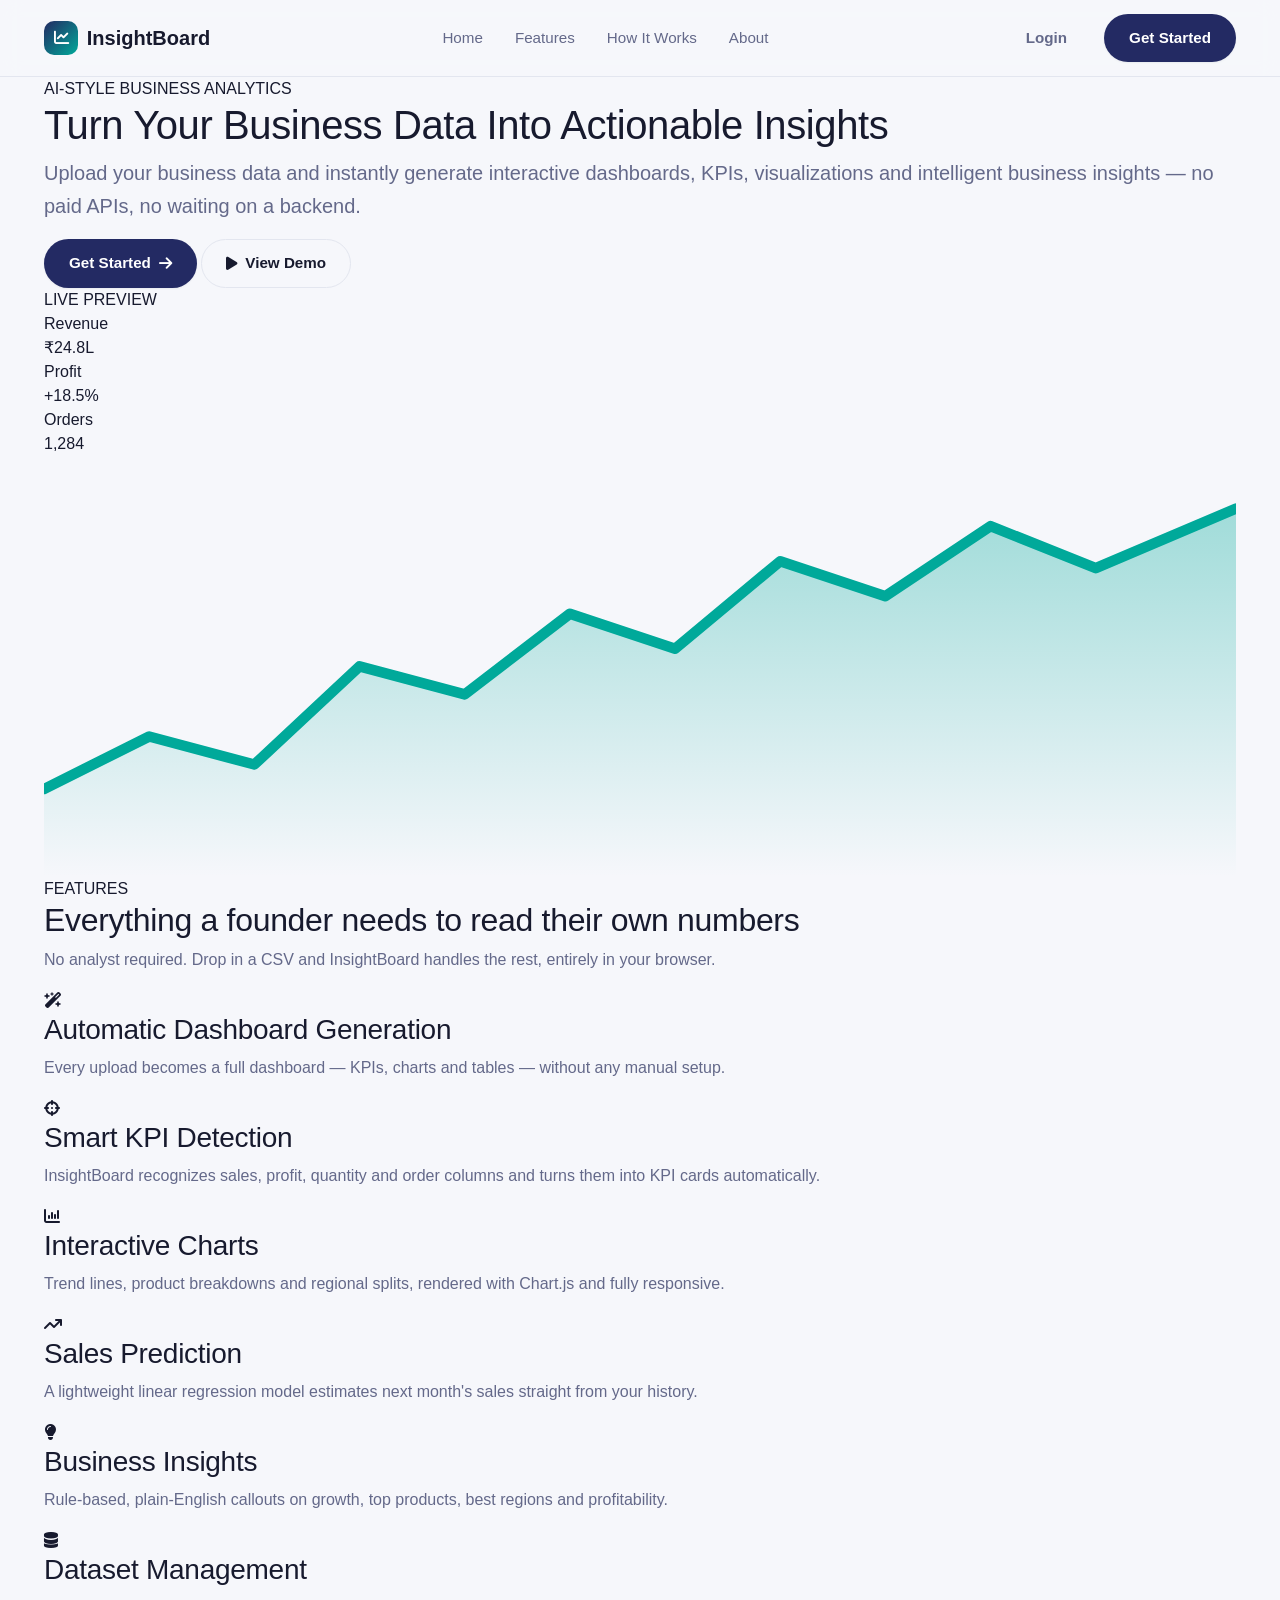
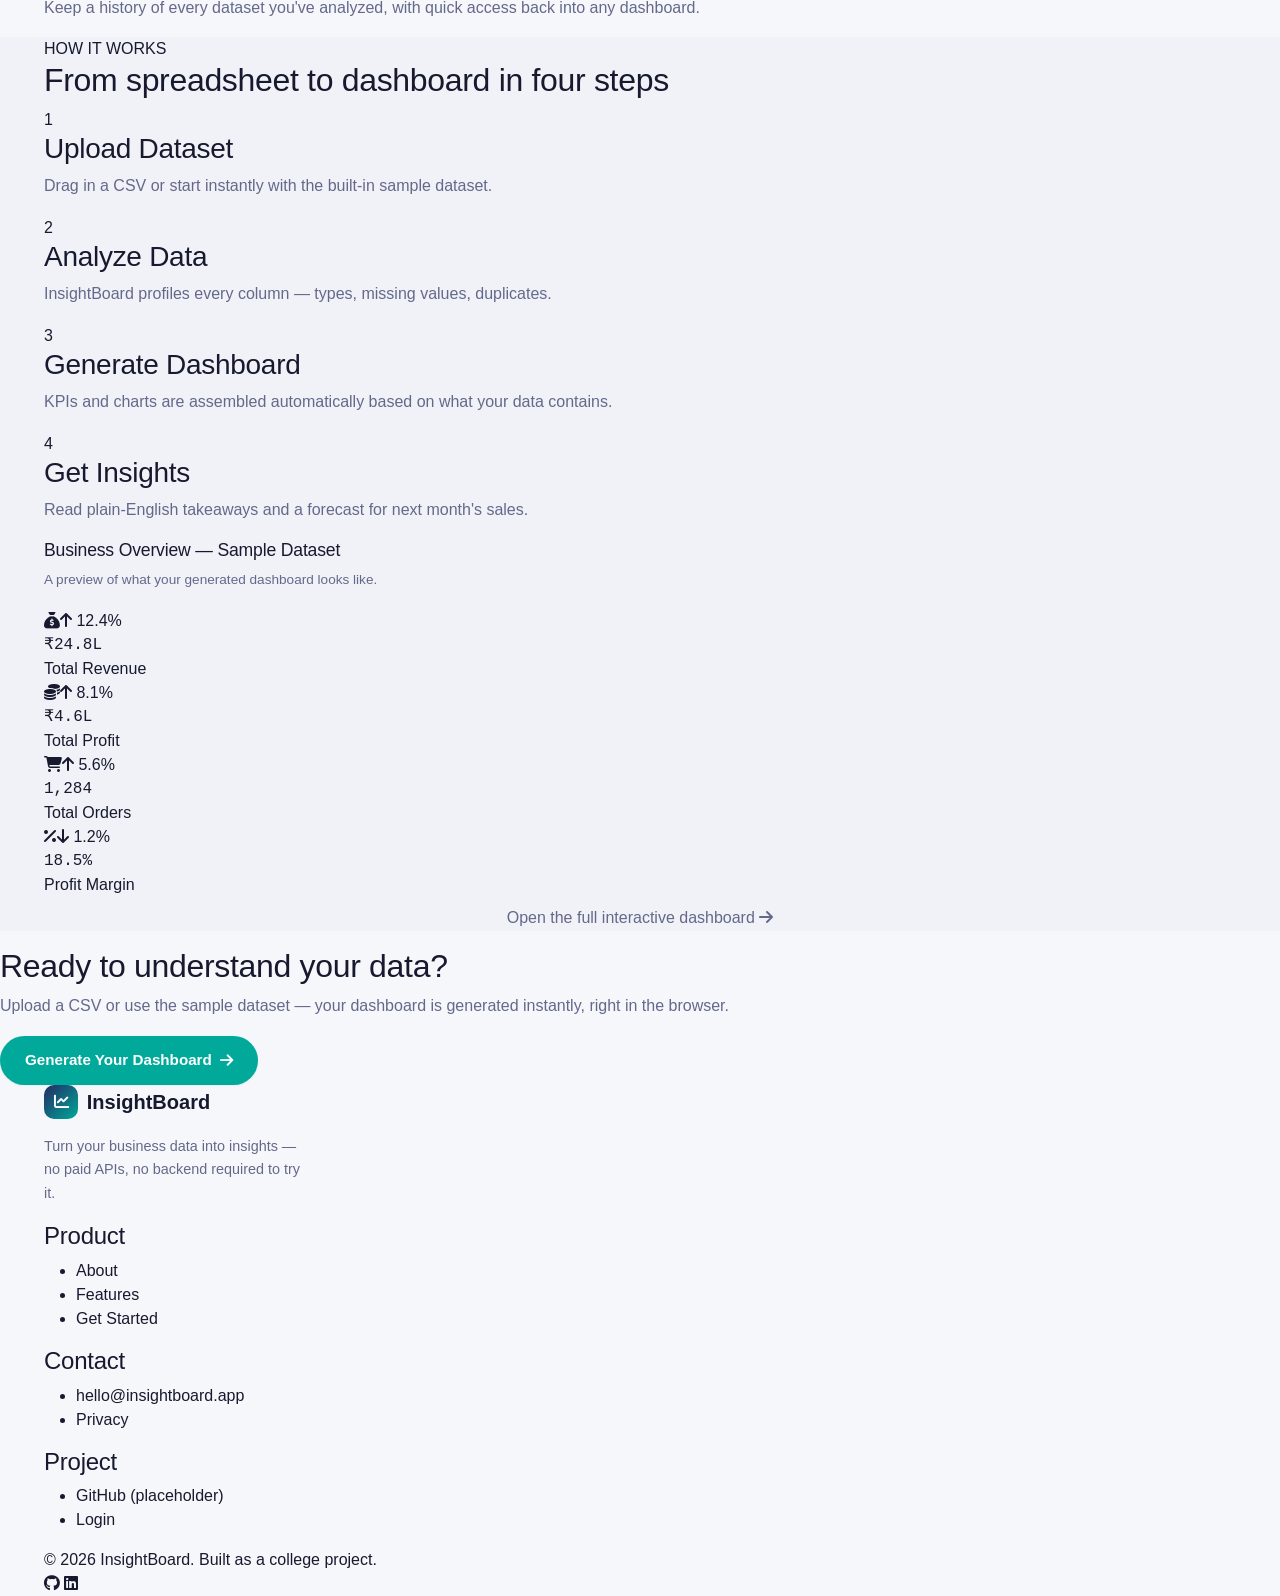
==== frontend/index.html @ eb337382 "Add frontend" ====
<!DOCTYPE html>
<html lang="en">
<head>
<meta charset="UTF-8" />
<meta name="viewport" content="width=device-width, initial-scale=1.0" />
<title>InsightBoard</title>
<meta name="description" content="Upload your business data and instantly generate interactive dashboards, KPIs, visualizations and business insights." />
<link rel="icon" href="data:image/svg+xml,<svg xmlns=%22http://www.w3.org/2000/svg%22 viewBox=%220 0 100 100%22><rect width=%22100%22 height=%22100%22 rx=%2224%22 fill=%22%23232A63%22/><text x=%2250%22 y=%2266%22 font-size=%2255%22 text-anchor=%22middle%22 fill=%22%2300A99A%22 font-family=%22sans-serif%22>I</text></svg>" />
<link rel="stylesheet" href="https://cdn.jsdelivr.net/npm/bootstrap@5.3.3/dist/css/bootstrap.min.css">
<link rel="stylesheet" href="https://cdnjs.cloudflare.com/ajax/libs/font-awesome/6.5.2/css/all.min.css">
<link rel="stylesheet" href="css/style.css">
<link rel="stylesheet" href="css/dashboard.css">
<link rel="stylesheet" href="css/responsive.css">
</head>
<body>

<header class="site-header">
  <div class="container">
    <a href="index.html" class="brand"><span class="brand-mark"><i class="fa-solid fa-chart-line"></i></span>InsightBoard</a>
    <nav class="nav-links" id="navLinks">
      <a href="index.html">Home</a>
      <a href="#features">Features</a>
      <a href="#how-it-works">How It Works</a>
      <a href="#about">About</a>
    </nav>
    <div class="header-actions">
      <a href="login.html" class="btn btn-ghost">Login</a>
      <a href="upload.html" class="btn btn-primary">Get Started</a>
      <button class="nav-toggle" id="navToggle" aria-label="Toggle navigation"><i class="fa-solid fa-bars"></i></button>
    </div>
  </div>
</header>

<section class="hero">
  <div class="container hero-inner">
    <div>
      <span class="eyebrow"><span class="dot"></span>AI-STYLE BUSINESS ANALYTICS</span>
      <h1>Turn Your Business Data Into <span class="accent">Actionable Insights</span></h1>
      <p class="lead">Upload your business data and instantly generate interactive dashboards, KPIs, visualizations and intelligent business insights — no paid APIs, no waiting on a backend.</p>
      <div class="hero-actions">
        <a href="upload.html" class="btn btn-primary">Get Started <i class="fa-solid fa-arrow-right"></i></a>
        <a href="generated-dashboard.html?demo=1" class="btn btn-outline" id="viewDemoBtn"><i class="fa-solid fa-play"></i> View Demo</a>
      </div>
    </div>
    <div class="hero-preview">
      <div class="hero-preview-top">
        <div class="hero-preview-dots"><span></span><span></span><span></span></div>
        <span class="hero-preview-badge">LIVE PREVIEW</span>
      </div>
      <div class="hero-kpi-row">
        <div class="hero-kpi"><div class="label">Revenue</div><div class="value">₹24.8L</div></div>
        <div class="hero-kpi"><div class="label">Profit</div><div class="value up">+18.5%</div></div>
        <div class="hero-kpi"><div class="label">Orders</div><div class="value">1,284</div></div>
      </div>
      <div class="hero-chart-wrap">
        <svg viewBox="0 0 340 120" xmlns="http://www.w3.org/2000/svg">
          <defs>
            <linearGradient id="sparkFill" x1="0" y1="0" x2="0" y2="1">
              <stop offset="0%" stop-color="#00A99A" stop-opacity="0.35"/>
              <stop offset="100%" stop-color="#00A99A" stop-opacity="0"/>
            </linearGradient>
          </defs>
          <polygon class="hero-sparkline-fill" points="0,95 30,80 60,88 90,60 120,68 150,45 180,55 210,30 240,40 270,20 300,32 340,15 340,120 0,120" fill="url(#sparkFill)"/>
          <polyline class="hero-sparkline-path" points="0,95 30,80 60,88 90,60 120,68 150,45 180,55 210,30 240,40 270,20 300,32 340,15" fill="none" stroke="#00A99A" stroke-width="3" stroke-linecap="round" stroke-linejoin="round"/>
        </svg>
      </div>
    </div>
  </div>
</section>

<section id="features">
  <div class="container">
    <div class="section-head">
      <span class="eyebrow"><span class="dot"></span>FEATURES</span>
      <h2>Everything a founder needs to read their own numbers</h2>
      <p>No analyst required. Drop in a CSV and InsightBoard handles the rest, entirely in your browser.</p>
    </div>
    <div class="features-grid">
      <div class="feature-card">
        <div class="feature-icon"><i class="fa-solid fa-wand-magic-sparkles"></i></div>
        <h3>Automatic Dashboard Generation</h3>
        <p>Every upload becomes a full dashboard — KPIs, charts and tables — without any manual setup.</p>
      </div>
      <div class="feature-card">
        <div class="feature-icon"><i class="fa-solid fa-crosshairs"></i></div>
        <h3>Smart KPI Detection</h3>
        <p>InsightBoard recognizes sales, profit, quantity and order columns and turns them into KPI cards automatically.</p>
      </div>
      <div class="feature-card">
        <div class="feature-icon"><i class="fa-solid fa-chart-column"></i></div>
        <h3>Interactive Charts</h3>
        <p>Trend lines, product breakdowns and regional splits, rendered with Chart.js and fully responsive.</p>
      </div>
      <div class="feature-card">
        <div class="feature-icon"><i class="fa-solid fa-arrow-trend-up"></i></div>
        <h3>Sales Prediction</h3>
        <p>A lightweight linear regression model estimates next month's sales straight from your history.</p>
      </div>
      <div class="feature-card">
        <div class="feature-icon"><i class="fa-solid fa-lightbulb"></i></div>
        <h3>Business Insights</h3>
        <p>Rule-based, plain-English callouts on growth, top products, best regions and profitability.</p>
      </div>
      <div class="feature-card">
        <div class="feature-icon"><i class="fa-solid fa-database"></i></div>
        <h3>Dataset Management</h3>
        <p>Keep a history of every dataset you've analyzed, with quick access back into any dashboard.</p>
      </div>
    </div>
  </div>
</section>

<section id="how-it-works" style="background:var(--color-surface-2)">
  <div class="container">
    <div class="section-head">
      <span class="eyebrow"><span class="dot"></span>HOW IT WORKS</span>
      <h2>From spreadsheet to dashboard in four steps</h2>
    </div>
    <div class="steps-row">
      <div class="step-card"><div class="step-index">1</div><h3>Upload Dataset</h3><p>Drag in a CSV or start instantly with the built-in sample dataset.</p></div>
      <div class="step-card"><div class="step-index">2</div><h3>Analyze Data</h3><p>InsightBoard profiles every column — types, missing values, duplicates.</p></div>
      <div class="step-card"><div class="step-index">3</div><h3>Generate Dashboard</h3><p>KPIs and charts are assembled automatically based on what your data contains.</p></div>
      <div class="step-card"><div class="step-index">4</div><h3>Get Insights</h3><p>Read plain-English takeaways and a forecast for next month's sales.</p></div>
    </div>

    <div class="demo-preview-wrap">
      <div class="page-head" style="margin-bottom:1.1rem">
        <div><h3 class="mt-0" style="font-size:1.1rem">Business Overview — Sample Dataset</h3><p style="margin:0;font-size:.85rem">A preview of what your generated dashboard looks like.</p></div>
      </div>
      <div class="kpi-grid" style="grid-template-columns:repeat(4,1fr)">
        <div class="kpi-card">
          <div class="kpi-card-top"><span class="kpi-icon blue"><i class="fa-solid fa-sack-dollar"></i></span><span class="kpi-delta up"><i class="fa-solid fa-arrow-up"></i> 12.4%</span></div>
          <div class="kpi-value">₹24.8L</div><div class="kpi-label">Total Revenue</div>
        </div>
        <div class="kpi-card">
          <div class="kpi-card-top"><span class="kpi-icon violet"><i class="fa-solid fa-coins"></i></span><span class="kpi-delta up"><i class="fa-solid fa-arrow-up"></i> 8.1%</span></div>
          <div class="kpi-value">₹4.6L</div><div class="kpi-label">Total Profit</div>
        </div>
        <div class="kpi-card">
          <div class="kpi-card-top"><span class="kpi-icon amber"><i class="fa-solid fa-cart-shopping"></i></span><span class="kpi-delta up"><i class="fa-solid fa-arrow-up"></i> 5.6%</span></div>
          <div class="kpi-value">1,284</div><div class="kpi-label">Total Orders</div>
        </div>
        <div class="kpi-card">
          <div class="kpi-card-top"><span class="kpi-icon blue"><i class="fa-solid fa-percent"></i></span><span class="kpi-delta down"><i class="fa-solid fa-arrow-down"></i> 1.2%</span></div>
          <div class="kpi-value">18.5%</div><div class="kpi-label">Profit Margin</div>
        </div>
      </div>
      <p style="text-align:center;margin-top:.5rem"><a href="generated-dashboard.html?demo=1" class="link-accent">Open the full interactive dashboard <i class="fa-solid fa-arrow-right"></i></a></p>
    </div>
  </div>
</section>

<section id="about">
  <div class="cta-section">
    <h2>Ready to understand your data?</h2>
    <p>Upload a CSV or use the sample dataset — your dashboard is generated instantly, right in the browser.</p>
    <a href="upload.html" class="btn btn-accent">Generate Your Dashboard <i class="fa-solid fa-arrow-right"></i></a>
  </div>
</section>

<footer class="site-footer">
  <div class="container">
    <div class="footer-grid">
      <div>
        <a href="index.html" class="brand"><span class="brand-mark"><i class="fa-solid fa-chart-line"></i></span>InsightBoard</a>
        <p style="margin-top:1rem;font-size:.9rem;max-width:32ch">Turn your business data into insights — no paid APIs, no backend required to try it.</p>
      </div>
      <div>
        <h4>Product</h4>
        <ul>
          <li><a href="#about">About</a></li>
          <li><a href="#features">Features</a></li>
          <li><a href="upload.html">Get Started</a></li>
        </ul>
      </div>
      <div>
        <h4>Contact</h4>
        <ul>
          <li><a href="mailto:hello@insightboard.app">hello@insightboard.app</a></li>
          <li><a href="#">Privacy</a></li>
        </ul>
      </div>
      <div>
        <h4>Project</h4>
        <ul>
          <li><a href="#">GitHub (placeholder)</a></li>
          <li><a href="login.html">Login</a></li>
        </ul>
      </div>
    </div>
    <div class="footer-bottom">
      <span>&copy; <span id="year"></span> InsightBoard. Built as a college project.</span>
      <div class="social">
        <a href="#" aria-label="GitHub"><i class="fa-brands fa-github"></i></a>
        <a href="#" aria-label="LinkedIn"><i class="fa-brands fa-linkedin"></i></a>
      </div>
    </div>
  </div>
</footer>

<script src="js/data.js"></script>
<script src="js/main.js"></script>
<script>
  document.getElementById("year").textContent = new Date().getFullYear();
  document.addEventListener("DOMContentLoaded", function () {
    IB.initTheme();
    document.getElementById("navToggle").addEventListener("click", function () {
      document.getElementById("navLinks").classList.toggle("mobile-open");
    });
  });
</script>
</body>
</html>
---- frontend/css/style.css ----
:root {
  /* Palette — deep indigo / signal teal, built for a data product */
  --color-bg: #F6F7FB;
  --color-surface: #FFFFFF;
  --color-surface-2: #F0F2F8;
  --color-border: #E3E6EF;
  --color-text: #171A2E;
  --color-text-muted: #64698A;
  --color-text-faint: #9498B3;

  --color-primary: #232A63;
  --color-primary-dark: #141833;
  --color-primary-light: #3A4390;

  --color-accent: #00A99A;
  --color-accent-dark: #00857A;
  --color-accent-soft: #E3F6F3;

  --color-violet: #6C63FF;
  --color-amber: #E8A93B;
  --color-danger: #E4572E;
  --color-danger-soft: #FCEAE4;
  --color-positive-soft: #E3F6EE;

  --font-display: 'Space Grotesk', 'Inter', sans-serif;
  --font-body: 'Inter', -apple-system, BlinkMacSystemFont, sans-serif;
  --font-mono: 'JetBrains Mono', 'SFMono-Regular', Consolas, monospace;

  --radius-sm: 8px;
  --radius-md: 14px;
  --radius-lg: 20px;

  --shadow-sm: 0 1px 2px rgba(23, 26, 46, 0.06);
  --shadow-md: 0 6px 20px rgba(23, 26, 46, 0.08);
  --shadow-lg: 0 20px 48px rgba(23, 26, 46, 0.14);

  --nav-height: 72px;
  --sidebar-width: 250px;
  --sidebar-width-collapsed: 76px;

  --transition: 180ms cubic-bezier(.4,0,.2,1);
}

[data-theme="dark"] {
  --color-bg: #10132A;
  --color-surface: #171B39;
  --color-surface-2: #1E2242;
  --color-border: #2B2F55;
  --color-text: #EEF0FB;
  --color-text-muted: #A6ABD1;
  --color-text-faint: #6E73A0;

  --color-primary: #6C77E0;
  --color-primary-dark: #4C56C4;
  --color-primary-light: #8A93F2;

  --color-accent: #21D6C1;
  --color-accent-dark: #17B3A0;
  --color-accent-soft: rgba(33, 214, 193, 0.12);

  --color-danger: #FF7A5C;
  --color-danger-soft: rgba(255, 122, 92, 0.14);
  --color-positive-soft: rgba(33, 214, 193, 0.12);

  --shadow-sm: 0 1px 2px rgba(0, 0, 0, 0.24);
  --shadow-md: 0 6px 20px rgba(0, 0, 0, 0.32);
  --shadow-lg: 0 20px 48px rgba(0, 0, 0, 0.4);
}

* { box-sizing: border-box; }
html { scroll-behavior: smooth; }

body {
  margin: 0;
  font-family: var(--font-body);
  background: var(--color-bg);
  color: var(--color-text);
  -webkit-font-smoothing: antialiased;
  transition: background var(--transition), color var(--transition);
}

h1, h2, h3, h4, h5, h6 {
  font-family: var(--font-display);
  color: var(--color-text);
  letter-spacing: -0.01em;
  margin: 0 0 .5rem;
}

p { color: var(--color-text-muted); line-height: 1.65; margin: 0 0 1rem; }
a { color: inherit; text-decoration: none; }
.num, .mono, .kpi-value, .table-num { font-family: var(--font-mono); font-variant-numeric: tabular-nums; }

:focus-visible { outline: 2px solid var(--color-accent); outline-offset: 2px; }

@media (prefers-reduced-motion: reduce) {
  * { animation-duration: 0.01ms !important; animation-iteration-count: 1 !important; transition-duration: 0.01ms !important; scroll-behavior: auto !important; }
}

.container { width: 100%; max-width: 1240px; margin: 0 auto; padding: 0 24px; }

/* ---- Buttons ---- */
.btn {
  display: inline-flex; align-items: center; justify-content: center; gap: .5rem;
  font-family: var(--font-body); font-weight: 600; font-size: .95rem;
  padding: .75rem 1.5rem; border-radius: 999px; border: 1px solid transparent;
  cursor: pointer; transition: transform var(--transition), box-shadow var(--transition), background var(--transition), border-color var(--transition);
  white-space: nowrap;
}
.btn:active { transform: translateY(1px); }
.btn-primary { background: var(--color-primary); color: #fff; box-shadow: var(--shadow-sm); }
.btn-primary:hover { background: var(--color-primary-dark); box-shadow: var(--shadow-md); }
.btn-accent { background: var(--color-accent); color: #fff; box-shadow: var(--shadow-sm); }
.btn-accent:hover { background: var(--color-accent-dark); box-shadow: var(--shadow-md); }
.btn-outline { background: transparent; border-color: var(--color-border); color: var(--color-text); }
.btn-outline:hover { border-color: var(--color-primary); color: var(--color-primary); }
.btn-ghost { background: transparent; color: var(--color-text-muted); }
.btn-ghost:hover { color: var(--color-text); }
.btn-block { width: 100%; }
.btn-sm { padding: .45rem 1rem; font-size: .85rem; }
.btn-danger { background: var(--color-danger); color: #fff; }
.btn-danger:hover { filter: brightness(0.92); }
.btn[disabled] { opacity: .55; cursor: not-allowed; }

/* ---- Landing header ---- */
.site-header {
  position: sticky; top: 0; z-index: 100;
  background: color-mix(in srgb, var(--color-bg) 88%, transparent);
  backdrop-filter: blur(10px);
  border-bottom: 1px solid var(--color-border);
}
.site-header .container { display: flex; align-items: center; justify-content: space-between; height: 76px; }
.brand { display: flex; align-items: center; gap: .55rem; font-family: var(--font-display); font-weight: 700; font-size: 1.25rem; }
.brand .brand-mark {
  width: 34px; height: 34px; border-radius: 10px;
  background: linear-gradient(135deg, var(--color-primary), var(--color-accent));
  display: flex; align-items: center; justify-content: center; color: #fff; font-size: .95rem;
}
.nav-links { display: flex; align-items: center; gap: 2rem; }
.nav-links a { color: var(--color-text-muted); font-weight: 500; font-size: .95rem; transition: color var(--transition); }
.nav-links a:hover { color: var(--color-text); }
.header-actions { display: flex; align-items: center; gap: .75rem; }
.nav-toggle { display: none; background: none; border: none; font-size: 1.4rem; color: var(--color-text); cursor: pointer; }

/* ---- Hero ---- */
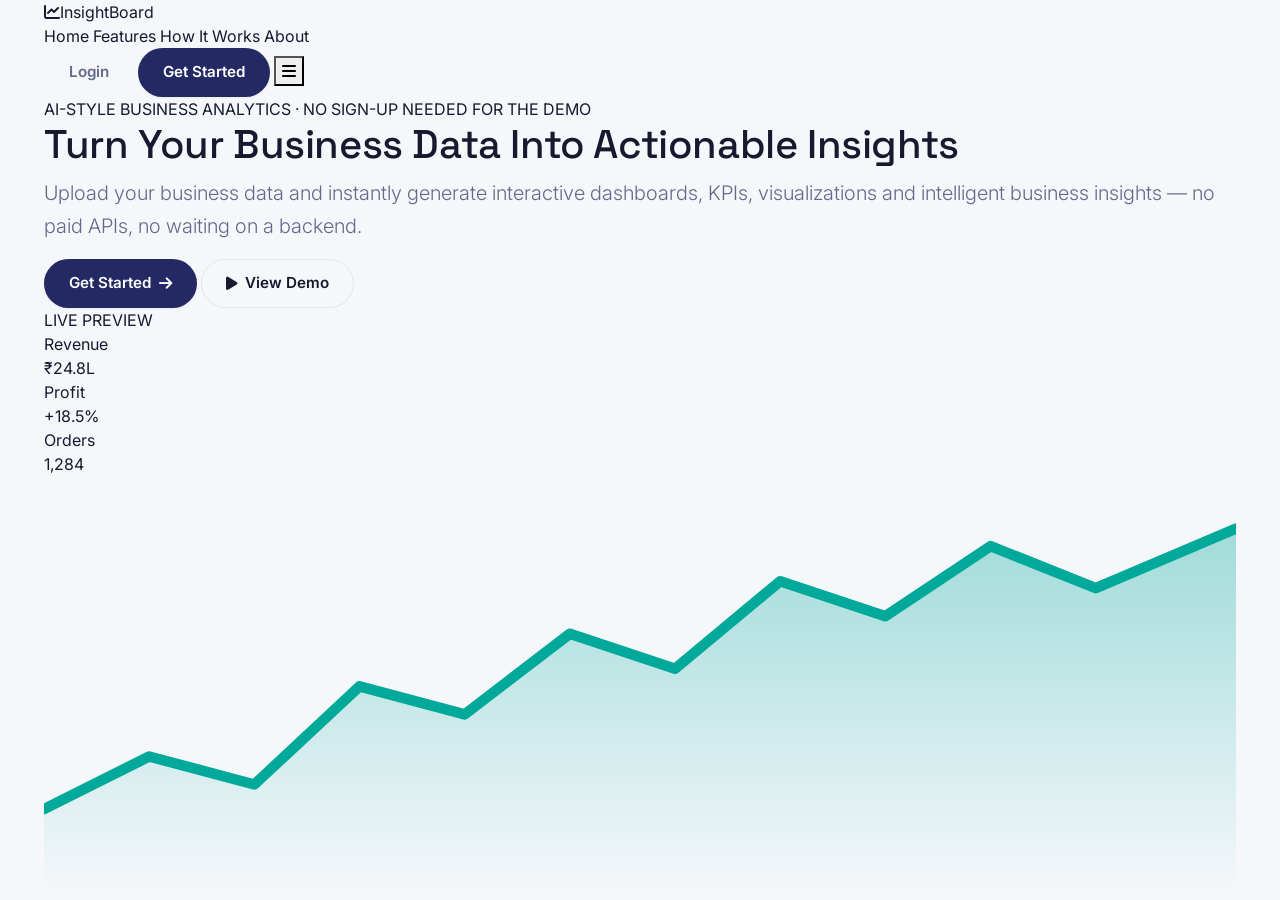
==== commit 101035b3: "Added index file" ====
--- a/frontend/index.html
+++ b/frontend/index.html
@@ -3,7 +3,7 @@
 <head>
 <meta charset="UTF-8" />
 <meta name="viewport" content="width=device-width, initial-scale=1.0" />
-<title>InsightBoard</title>
+<title>InsightBoard — Turn Your Business Data Into Insights</title>
 <meta name="description" content="Upload your business data and instantly generate interactive dashboards, KPIs, visualizations and business insights." />
 <link rel="icon" href="data:image/svg+xml,<svg xmlns=%22http://www.w3.org/2000/svg%22 viewBox=%220 0 100 100%22><rect width=%22100%22 height=%22100%22 rx=%2224%22 fill=%22%23232A63%22/><text x=%2250%22 y=%2266%22 font-size=%2255%22 text-anchor=%22middle%22 fill=%22%2300A99A%22 font-family=%22sans-serif%22>I</text></svg>" />
 <link rel="stylesheet" href="https://cdn.jsdelivr.net/npm/bootstrap@5.3.3/dist/css/bootstrap.min.css">
@@ -34,7 +34,7 @@
 <section class="hero">
   <div class="container hero-inner">
     <div>
-      <span class="eyebrow"><span class="dot"></span>AI-STYLE BUSINESS ANALYTICS</span>
+      <span class="eyebrow"><span class="dot"></span>AI-STYLE BUSINESS ANALYTICS · NO SIGN-UP NEEDED FOR THE DEMO</span>
       <h1>Turn Your Business Data Into <span class="accent">Actionable Insights</span></h1>
       <p class="lead">Upload your business data and instantly generate interactive dashboards, KPIs, visualizations and intelligent business insights — no paid APIs, no waiting on a backend.</p>
       <div class="hero-actions">
@@ -68,146 +68,6 @@
   </div>
 </section>
 
-<section id="features">
-  <div class="container">
-    <div class="section-head">
-      <span class="eyebrow"><span class="dot"></span>FEATURES</span>
-      <h2>Everything a founder needs to read their own numbers</h2>
-      <p>No analyst required. Drop in a CSV and InsightBoard handles the rest, entirely in your browser.</p>
-    </div>
-    <div class="features-grid">
-      <div class="feature-card">
-        <div class="feature-icon"><i class="fa-solid fa-wand-magic-sparkles"></i></div>
-        <h3>Automatic Dashboard Generation</h3>
-        <p>Every upload becomes a full dashboard — KPIs, charts and tables — without any manual setup.</p>
-      </div>
-      <div class="feature-card">
-        <div class="feature-icon"><i class="fa-solid fa-crosshairs"></i></div>
-        <h3>Smart KPI Detection</h3>
-        <p>InsightBoard recognizes sales, profit, quantity and order columns and turns them into KPI cards automatically.</p>
-      </div>
-      <div class="feature-card">
-        <div class="feature-icon"><i class="fa-solid fa-chart-column"></i></div>
-        <h3>Interactive Charts</h3>
-        <p>Trend lines, product breakdowns and regional splits, rendered with Chart.js and fully responsive.</p>
-      </div>
-      <div class="feature-card">
-        <div class="feature-icon"><i class="fa-solid fa-arrow-trend-up"></i></div>
-        <h3>Sales Prediction</h3>
-        <p>A lightweight linear regression model estimates next month's sales straight from your history.</p>
-      </div>
-      <div class="feature-card">
-        <div class="feature-icon"><i class="fa-solid fa-lightbulb"></i></div>
-        <h3>Business Insights</h3>
-        <p>Rule-based, plain-English callouts on growth, top products, best regions and profitability.</p>
-      </div>
-      <div class="feature-card">
-        <div class="feature-icon"><i class="fa-solid fa-database"></i></div>
-        <h3>Dataset Management</h3>
-        <p>Keep a history of every dataset you've analyzed, with quick access back into any dashboard.</p>
-      </div>
-    </div>
-  </div>
-</section>
 
-<section id="how-it-works" style="background:var(--color-surface-2)">
-  <div class="container">
-    <div class="section-head">
-      <span class="eyebrow"><span class="dot"></span>HOW IT WORKS</span>
-      <h2>From spreadsheet to dashboard in four steps</h2>
-    </div>
-    <div class="steps-row">
-      <div class="step-card"><div class="step-index">1</div><h3>Upload Dataset</h3><p>Drag in a CSV or start instantly with the built-in sample dataset.</p></div>
-      <div class="step-card"><div class="step-index">2</div><h3>Analyze Data</h3><p>InsightBoard profiles every column — types, missing values, duplicates.</p></div>
-      <div class="step-card"><div class="step-index">3</div><h3>Generate Dashboard</h3><p>KPIs and charts are assembled automatically based on what your data contains.</p></div>
-      <div class="step-card"><div class="step-index">4</div><h3>Get Insights</h3><p>Read plain-English takeaways and a forecast for next month's sales.</p></div>
-    </div>
-
-    <div class="demo-preview-wrap">
-      <div class="page-head" style="margin-bottom:1.1rem">
-        <div><h3 class="mt-0" style="font-size:1.1rem">Business Overview — Sample Dataset</h3><p style="margin:0;font-size:.85rem">A preview of what your generated dashboard looks like.</p></div>
-      </div>
-      <div class="kpi-grid" style="grid-template-columns:repeat(4,1fr)">
-        <div class="kpi-card">
-          <div class="kpi-card-top"><span class="kpi-icon blue"><i class="fa-solid fa-sack-dollar"></i></span><span class="kpi-delta up"><i class="fa-solid fa-arrow-up"></i> 12.4%</span></div>
-          <div class="kpi-value">₹24.8L</div><div class="kpi-label">Total Revenue</div>
-        </div>
-        <div class="kpi-card">
-          <div class="kpi-card-top"><span class="kpi-icon violet"><i class="fa-solid fa-coins"></i></span><span class="kpi-delta up"><i class="fa-solid fa-arrow-up"></i> 8.1%</span></div>
-          <div class="kpi-value">₹4.6L</div><div class="kpi-label">Total Profit</div>
-        </div>
-        <div class="kpi-card">
-          <div class="kpi-card-top"><span class="kpi-icon amber"><i class="fa-solid fa-cart-shopping"></i></span><span class="kpi-delta up"><i class="fa-solid fa-arrow-up"></i> 5.6%</span></div>
-          <div class="kpi-value">1,284</div><div class="kpi-label">Total Orders</div>
-        </div>
-        <div class="kpi-card">
-          <div class="kpi-card-top"><span class="kpi-icon blue"><i class="fa-solid fa-percent"></i></span><span class="kpi-delta down"><i class="fa-solid fa-arrow-down"></i> 1.2%</span></div>
-          <div class="kpi-value">18.5%</div><div class="kpi-label">Profit Margin</div>
-        </div>
-      </div>
-      <p style="text-align:center;margin-top:.5rem"><a href="generated-dashboard.html?demo=1" class="link-accent">Open the full interactive dashboard <i class="fa-solid fa-arrow-right"></i></a></p>
-    </div>
-  </div>
-</section>
-
-<section id="about">
-  <div class="cta-section">
-    <h2>Ready to understand your data?</h2>
-    <p>Upload a CSV or use the sample dataset — your dashboard is generated instantly, right in the browser.</p>
-    <a href="upload.html" class="btn btn-accent">Generate Your Dashboard <i class="fa-solid fa-arrow-right"></i></a>
-  </div>
-</section>
-
-<footer class="site-footer">
-  <div class="container">
-    <div class="footer-grid">
-      <div>
-        <a href="index.html" class="brand"><span class="brand-mark"><i class="fa-solid fa-chart-line"></i></span>InsightBoard</a>
-        <p style="margin-top:1rem;font-size:.9rem;max-width:32ch">Turn your business data into insights — no paid APIs, no backend required to try it.</p>
-      </div>
-      <div>
-        <h4>Product</h4>
-        <ul>
-          <li><a href="#about">About</a></li>
-          <li><a href="#features">Features</a></li>
-          <li><a href="upload.html">Get Started</a></li>
-        </ul>
-      </div>
-      <div>
-        <h4>Contact</h4>
-        <ul>
-          <li><a href="mailto:hello@insightboard.app">hello@insightboard.app</a></li>
-          <li><a href="#">Privacy</a></li>
-        </ul>
-      </div>
-      <div>
-        <h4>Project</h4>
-        <ul>
-          <li><a href="#">GitHub (placeholder)</a></li>
-          <li><a href="login.html">Login</a></li>
-        </ul>
-      </div>
-    </div>
-    <div class="footer-bottom">
-      <span>&copy; <span id="year"></span> InsightBoard. Built as a college project.</span>
-      <div class="social">
-        <a href="#" aria-label="GitHub"><i class="fa-brands fa-github"></i></a>
-        <a href="#" aria-label="LinkedIn"><i class="fa-brands fa-linkedin"></i></a>
-      </div>
-    </div>
-  </div>
-</footer>
-
-<script src="js/data.js"></script>
-<script src="js/main.js"></script>
-<script>
-  document.getElementById("year").textContent = new Date().getFullYear();
-  document.addEventListener("DOMContentLoaded", function () {
-    IB.initTheme();
-    document.getElementById("navToggle").addEventListener("click", function () {
-      document.getElementById("navLinks").classList.toggle("mobile-open");
-    });
-  });
-</script>
 </body>
 </html>
--- a/frontend/css/style.css
+++ b/frontend/css/style.css
@@ -1,3 +1,5 @@
+@import url('https://fonts.googleapis.com/css2?family=Space+Grotesk:wght@500;600;700&family=Inter:wght@400;500;600;700&family=JetBrains+Mono:wght@500;600&display=swap');
+
 :root {
   /* Palette — deep indigo / signal teal, built for a data product */
   --color-bg: #F6F7FB;
@@ -119,26 +121,4 @@
 .btn-sm { padding: .45rem 1rem; font-size: .85rem; }
 .btn-danger { background: var(--color-danger); color: #fff; }
 .btn-danger:hover { filter: brightness(0.92); }
-.btn[disabled] { opacity: .55; cursor: not-allowed; }
-
-/* ---- Landing header ---- */
-.site-header {
-  position: sticky; top: 0; z-index: 100;
-  background: color-mix(in srgb, var(--color-bg) 88%, transparent);
-  backdrop-filter: blur(10px);
-  border-bottom: 1px solid var(--color-border);
-}
-.site-header .container { display: flex; align-items: center; justify-content: space-between; height: 76px; }
-.brand { display: flex; align-items: center; gap: .55rem; font-family: var(--font-display); font-weight: 700; font-size: 1.25rem; }
-.brand .brand-mark {
-  width: 34px; height: 34px; border-radius: 10px;
-  background: linear-gradient(135deg, var(--color-primary), var(--color-accent));
-  display: flex; align-items: center; justify-content: center; color: #fff; font-size: .95rem;
-}
-.nav-links { display: flex; align-items: center; gap: 2rem; }
-.nav-links a { color: var(--color-text-muted); font-weight: 500; font-size: .95rem; transition: color var(--transition); }
-.nav-links a:hover { color: var(--color-text); }
-.header-actions { display: flex; align-items: center; gap: .75rem; }
-.nav-toggle { display: none; background: none; border: none; font-size: 1.4rem; color: var(--color-text); cursor: pointer; }
-
-/* ---- Hero ---- */+.btn[disabled] { opacity: .55; cursor: not-allowed; }
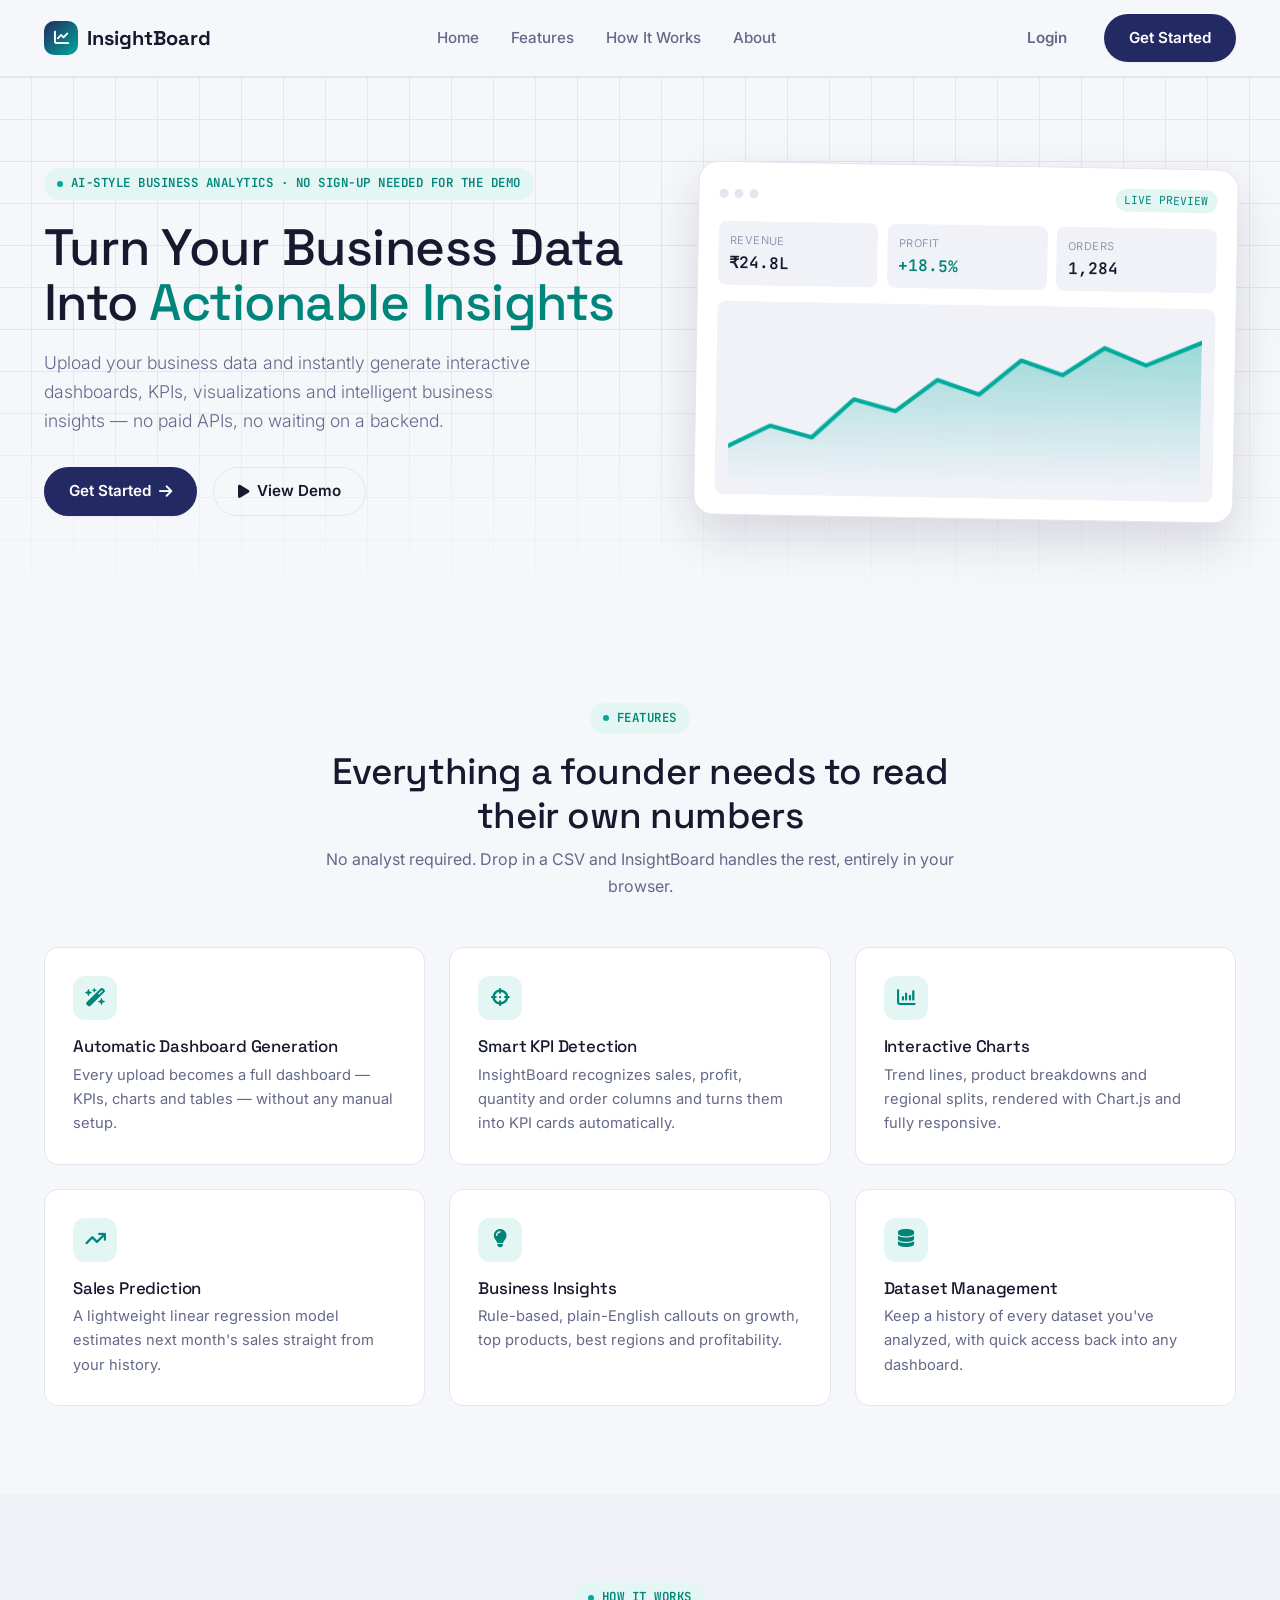
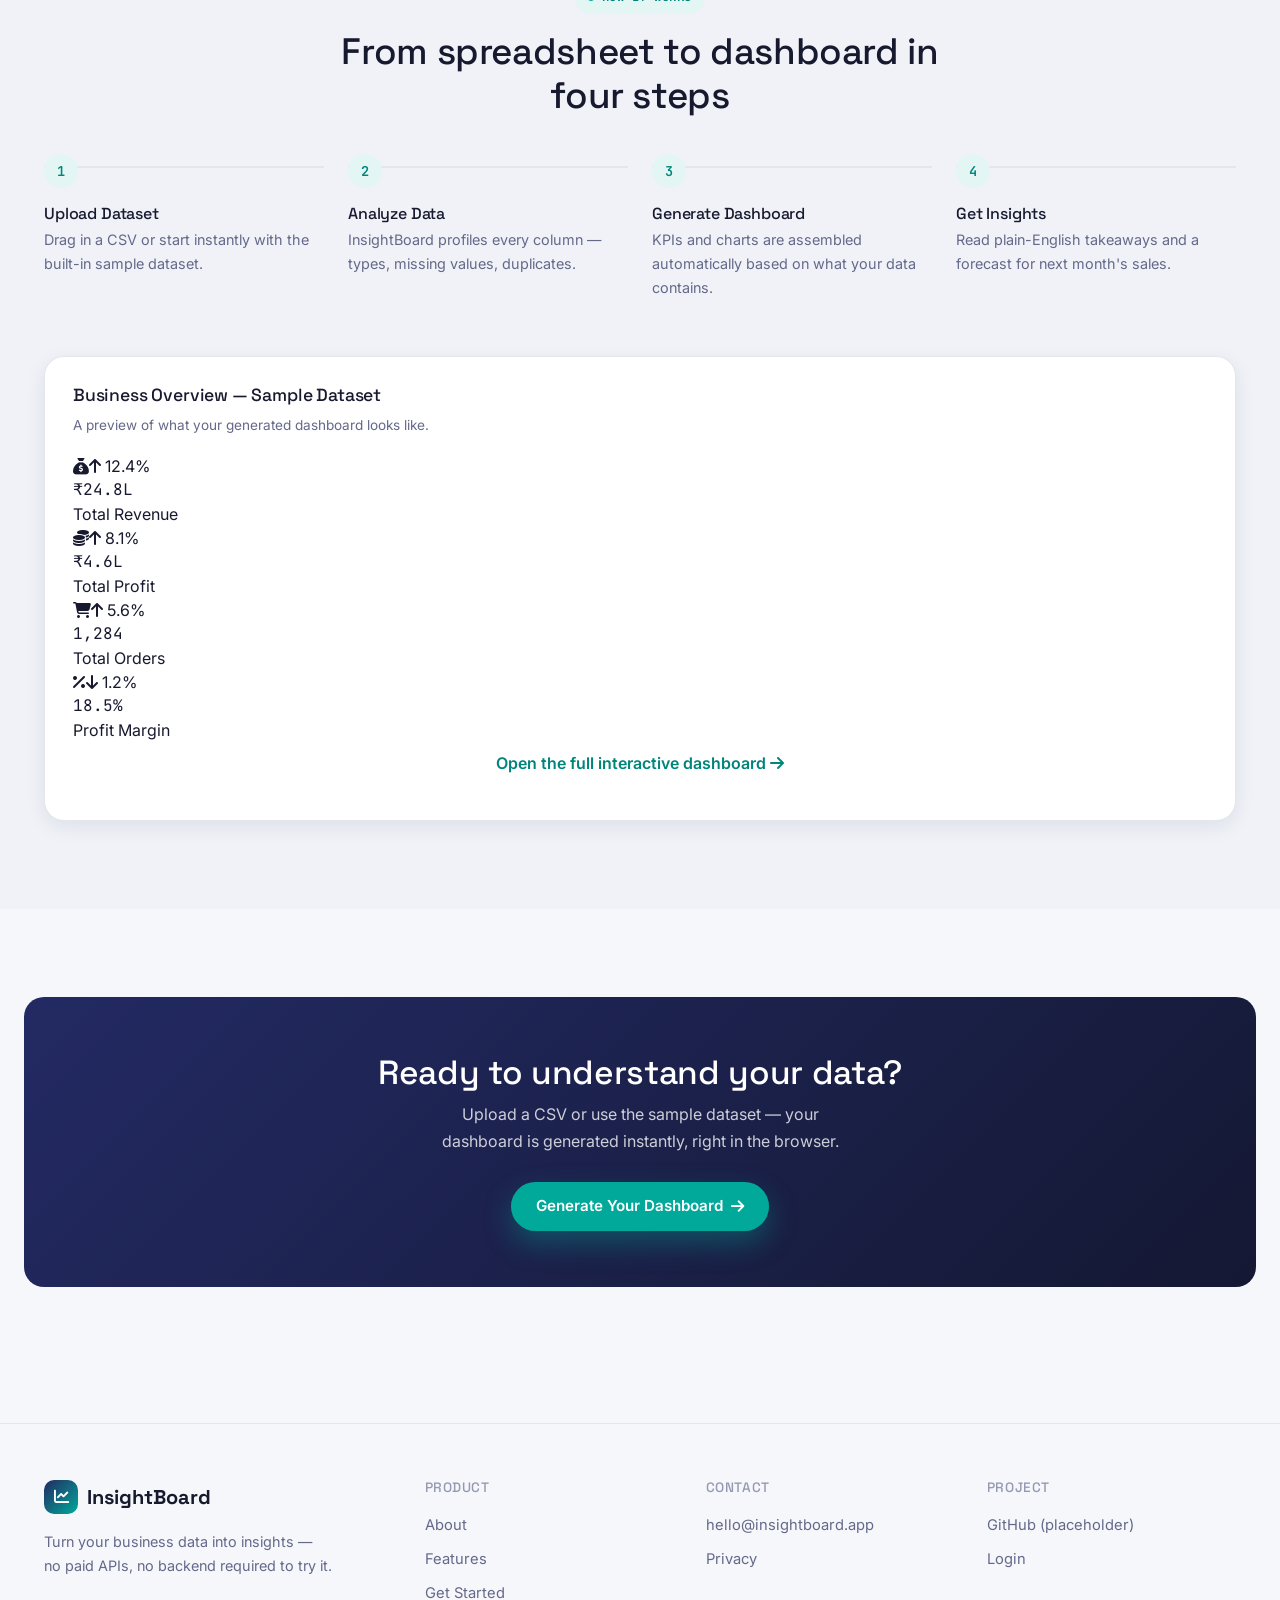
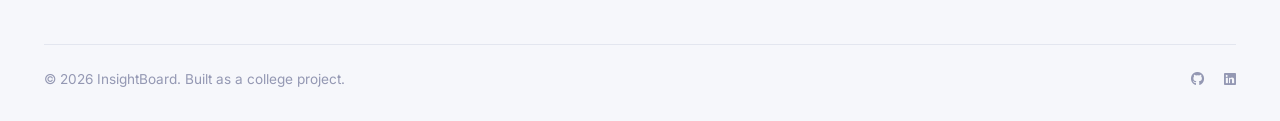
==== commit 79b8396c: "Updated home page" ====
--- a/frontend/index.html
+++ b/frontend/index.html
@@ -68,6 +68,146 @@
   </div>
 </section>
 
-
+<section id="features">
+  <div class="container">
+    <div class="section-head">
+      <span class="eyebrow"><span class="dot"></span>FEATURES</span>
+      <h2>Everything a founder needs to read their own numbers</h2>
+      <p>No analyst required. Drop in a CSV and InsightBoard handles the rest, entirely in your browser.</p>
+    </div>
+    <div class="features-grid">
+      <div class="feature-card">
+        <div class="feature-icon"><i class="fa-solid fa-wand-magic-sparkles"></i></div>
+        <h3>Automatic Dashboard Generation</h3>
+        <p>Every upload becomes a full dashboard — KPIs, charts and tables — without any manual setup.</p>
+      </div>
+      <div class="feature-card">
+        <div class="feature-icon"><i class="fa-solid fa-crosshairs"></i></div>
+        <h3>Smart KPI Detection</h3>
+        <p>InsightBoard recognizes sales, profit, quantity and order columns and turns them into KPI cards automatically.</p>
+      </div>
+      <div class="feature-card">
+        <div class="feature-icon"><i class="fa-solid fa-chart-column"></i></div>
+        <h3>Interactive Charts</h3>
+        <p>Trend lines, product breakdowns and regional splits, rendered with Chart.js and fully responsive.</p>
+      </div>
+      <div class="feature-card">
+        <div class="feature-icon"><i class="fa-solid fa-arrow-trend-up"></i></div>
+        <h3>Sales Prediction</h3>
+        <p>A lightweight linear regression model estimates next month's sales straight from your history.</p>
+      </div>
+      <div class="feature-card">
+        <div class="feature-icon"><i class="fa-solid fa-lightbulb"></i></div>
+        <h3>Business Insights</h3>
+        <p>Rule-based, plain-English callouts on growth, top products, best regions and profitability.</p>
+      </div>
+      <div class="feature-card">
+        <div class="feature-icon"><i class="fa-solid fa-database"></i></div>
+        <h3>Dataset Management</h3>
+        <p>Keep a history of every dataset you've analyzed, with quick access back into any dashboard.</p>
+      </div>
+    </div>
+  </div>
+</section>
+
+<section id="how-it-works" style="background:var(--color-surface-2)">
+  <div class="container">
+    <div class="section-head">
+      <span class="eyebrow"><span class="dot"></span>HOW IT WORKS</span>
+      <h2>From spreadsheet to dashboard in four steps</h2>
+    </div>
+    <div class="steps-row">
+      <div class="step-card"><div class="step-index">1</div><h3>Upload Dataset</h3><p>Drag in a CSV or start instantly with the built-in sample dataset.</p></div>
+      <div class="step-card"><div class="step-index">2</div><h3>Analyze Data</h3><p>InsightBoard profiles every column — types, missing values, duplicates.</p></div>
+      <div class="step-card"><div class="step-index">3</div><h3>Generate Dashboard</h3><p>KPIs and charts are assembled automatically based on what your data contains.</p></div>
+      <div class="step-card"><div class="step-index">4</div><h3>Get Insights</h3><p>Read plain-English takeaways and a forecast for next month's sales.</p></div>
+    </div>
+
+    <div class="demo-preview-wrap">
+      <div class="page-head" style="margin-bottom:1.1rem">
+        <div><h3 class="mt-0" style="font-size:1.1rem">Business Overview — Sample Dataset</h3><p style="margin:0;font-size:.85rem">A preview of what your generated dashboard looks like.</p></div>
+      </div>
+      <div class="kpi-grid" style="grid-template-columns:repeat(4,1fr)">
+        <div class="kpi-card">
+          <div class="kpi-card-top"><span class="kpi-icon blue"><i class="fa-solid fa-sack-dollar"></i></span><span class="kpi-delta up"><i class="fa-solid fa-arrow-up"></i> 12.4%</span></div>
+          <div class="kpi-value">₹24.8L</div><div class="kpi-label">Total Revenue</div>
+        </div>
+        <div class="kpi-card">
+          <div class="kpi-card-top"><span class="kpi-icon violet"><i class="fa-solid fa-coins"></i></span><span class="kpi-delta up"><i class="fa-solid fa-arrow-up"></i> 8.1%</span></div>
+          <div class="kpi-value">₹4.6L</div><div class="kpi-label">Total Profit</div>
+        </div>
+        <div class="kpi-card">
+          <div class="kpi-card-top"><span class="kpi-icon amber"><i class="fa-solid fa-cart-shopping"></i></span><span class="kpi-delta up"><i class="fa-solid fa-arrow-up"></i> 5.6%</span></div>
+          <div class="kpi-value">1,284</div><div class="kpi-label">Total Orders</div>
+        </div>
+        <div class="kpi-card">
+          <div class="kpi-card-top"><span class="kpi-icon blue"><i class="fa-solid fa-percent"></i></span><span class="kpi-delta down"><i class="fa-solid fa-arrow-down"></i> 1.2%</span></div>
+          <div class="kpi-value">18.5%</div><div class="kpi-label">Profit Margin</div>
+        </div>
+      </div>
+      <p style="text-align:center;margin-top:.5rem"><a href="generated-dashboard.html?demo=1" class="link-accent">Open the full interactive dashboard <i class="fa-solid fa-arrow-right"></i></a></p>
+    </div>
+  </div>
+</section>
+
+<section id="about">
+  <div class="cta-section">
+    <h2>Ready to understand your data?</h2>
+    <p>Upload a CSV or use the sample dataset — your dashboard is generated instantly, right in the browser.</p>
+    <a href="upload.html" class="btn btn-accent">Generate Your Dashboard <i class="fa-solid fa-arrow-right"></i></a>
+  </div>
+</section>
+
+<footer class="site-footer">
+  <div class="container">
+    <div class="footer-grid">
+      <div>
+        <a href="index.html" class="brand"><span class="brand-mark"><i class="fa-solid fa-chart-line"></i></span>InsightBoard</a>
+        <p style="margin-top:1rem;font-size:.9rem;max-width:32ch">Turn your business data into insights — no paid APIs, no backend required to try it.</p>
+      </div>
+      <div>
+        <h4>Product</h4>
+        <ul>
+          <li><a href="#about">About</a></li>
+          <li><a href="#features">Features</a></li>
+          <li><a href="upload.html">Get Started</a></li>
+        </ul>
+      </div>
+      <div>
+        <h4>Contact</h4>
+        <ul>
+          <li><a href="mailto:hello@insightboard.app">hello@insightboard.app</a></li>
+          <li><a href="#">Privacy</a></li>
+        </ul>
+      </div>
+      <div>
+        <h4>Project</h4>
+        <ul>
+          <li><a href="#">GitHub (placeholder)</a></li>
+          <li><a href="login.html">Login</a></li>
+        </ul>
+      </div>
+    </div>
+    <div class="footer-bottom">
+      <span>&copy; <span id="year"></span> InsightBoard. Built as a college project.</span>
+      <div class="social">
+        <a href="#" aria-label="GitHub"><i class="fa-brands fa-github"></i></a>
+        <a href="#" aria-label="LinkedIn"><i class="fa-brands fa-linkedin"></i></a>
+      </div>
+    </div>
+  </div>
+</footer>
+
+<script src="js/data.js"></script>
+<script src="js/main.js"></script>
+<script>
+  document.getElementById("year").textContent = new Date().getFullYear();
+  document.addEventListener("DOMContentLoaded", function () {
+    IB.initTheme();
+    document.getElementById("navToggle").addEventListener("click", function () {
+      document.getElementById("navLinks").classList.toggle("mobile-open");
+    });
+  });
+</script>
 </body>
 </html>
--- a/frontend/css/style.css
+++ b/frontend/css/style.css
@@ -121,4 +121,188 @@
 .btn-sm { padding: .45rem 1rem; font-size: .85rem; }
 .btn-danger { background: var(--color-danger); color: #fff; }
 .btn-danger:hover { filter: brightness(0.92); }
-.btn[disabled] { opacity: .55; cursor: not-allowed; }+.btn[disabled] { opacity: .55; cursor: not-allowed; }
+
+/* ---- Landing header ---- */
+.site-header {
+  position: sticky; top: 0; z-index: 100;
+  background: color-mix(in srgb, var(--color-bg) 88%, transparent);
+  backdrop-filter: blur(10px);
+  border-bottom: 1px solid var(--color-border);
+}
+.site-header .container { display: flex; align-items: center; justify-content: space-between; height: 76px; }
+.brand { display: flex; align-items: center; gap: .55rem; font-family: var(--font-display); font-weight: 700; font-size: 1.25rem; }
+.brand .brand-mark {
+  width: 34px; height: 34px; border-radius: 10px;
+  background: linear-gradient(135deg, var(--color-primary), var(--color-accent));
+  display: flex; align-items: center; justify-content: center; color: #fff; font-size: .95rem;
+}
+.nav-links { display: flex; align-items: center; gap: 2rem; }
+.nav-links a { color: var(--color-text-muted); font-weight: 500; font-size: .95rem; transition: color var(--transition); }
+.nav-links a:hover { color: var(--color-text); }
+.header-actions { display: flex; align-items: center; gap: .75rem; }
+.nav-toggle { display: none; background: none; border: none; font-size: 1.4rem; color: var(--color-text); cursor: pointer; }
+
+/* ---- Hero ---- */
+.hero {
+  position: relative; overflow: hidden;
+  padding: 5.5rem 0 6rem;
+}
+.hero::before {
+  content: "";
+  position: absolute; inset: 0;
+  background-image:
+    linear-gradient(var(--color-border) 1px, transparent 1px),
+    linear-gradient(90deg, var(--color-border) 1px, transparent 1px);
+  background-size: 42px 42px;
+  background-position: center top;
+  -webkit-mask-image: linear-gradient(to bottom, black 0%, black 55%, transparent 100%);
+  mask-image: linear-gradient(to bottom, black 0%, black 55%, transparent 100%);
+  pointer-events: none;
+  z-index: 0;
+}
+.hero .container { position: relative; z-index: 1; }
+.hero .container { display: grid; grid-template-columns: 1.05fr .95fr; gap: 3.5rem; align-items: center; }
+.eyebrow {
+  display: inline-flex; align-items: center; gap: .5rem;
+  font-family: var(--font-mono); font-size: .78rem; font-weight: 600; letter-spacing: .04em;
+  color: var(--color-accent-dark); background: var(--color-accent-soft);
+  padding: .4rem .8rem; border-radius: 999px; margin-bottom: 1.25rem;
+}
+.eyebrow .dot { width: 6px; height: 6px; border-radius: 50%; background: var(--color-accent); }
+.hero h1 { font-size: clamp(2.1rem, 4vw, 3.4rem); line-height: 1.08; margin-bottom: 1.1rem; }
+.hero h1 .accent { color: var(--color-accent-dark); }
+.hero .lead { font-size: 1.1rem; max-width: 46ch; margin-bottom: 2rem; }
+.hero-actions { display: flex; gap: 1rem; flex-wrap: wrap; }
+
+.hero-preview {
+  background: var(--color-surface); border: 1px solid var(--color-border);
+  border-radius: var(--radius-lg); box-shadow: var(--shadow-lg);
+  padding: 1.25rem; transform: rotate(1deg);
+}
+.hero-preview-top { display: flex; align-items: center; justify-content: space-between; margin-bottom: 1rem; }
+.hero-preview-dots { display: flex; gap: 6px; }
+.hero-preview-dots span { width: 9px; height: 9px; border-radius: 50%; background: var(--color-border); }
+.hero-preview-badge { font-family: var(--font-mono); font-size: .7rem; color: var(--color-accent-dark); background: var(--color-accent-soft); padding: .2rem .55rem; border-radius: 999px; }
+.hero-kpi-row { display: grid; grid-template-columns: repeat(3, 1fr); gap: .6rem; margin-bottom: 1rem; }
+.hero-kpi { background: var(--color-surface-2); border-radius: var(--radius-sm); padding: .65rem .7rem; }
+.hero-kpi .label { font-size: .68rem; color: var(--color-text-faint); text-transform: uppercase; letter-spacing: .04em; }
+.hero-kpi .value { font-family: var(--font-mono); font-weight: 600; font-size: 1rem; margin-top: .2rem; }
+.hero-kpi .value.up { color: var(--color-accent-dark); }
+.hero-chart-wrap { background: var(--color-surface-2); border-radius: var(--radius-sm); padding: .8rem; }
+.hero-chart-wrap svg { width: 100%; height: auto; display: block; }
+.hero-sparkline-path { stroke-dasharray: 600; stroke-dashoffset: 600; animation: draw-line 1.8s ease forwards .3s; }
+.hero-sparkline-fill { opacity: 0; animation: fade-in .8s ease forwards 1.4s; }
+@keyframes draw-line { to { stroke-dashoffset: 0; } }
+@keyframes fade-in { to { opacity: 1; } }
+
+/* ---- Sections ---- */
+section { padding: 5.5rem 0; }
+.section-head { max-width: 640px; margin: 0 auto 3rem; text-align: center; }
+.section-head .eyebrow { margin-bottom: 1rem; }
+.section-head h2 { font-size: clamp(1.7rem, 3vw, 2.3rem); }
+
+.features-grid { display: grid; grid-template-columns: repeat(3, 1fr); gap: 1.5rem; }
+.feature-card {
+  background: var(--color-surface); border: 1px solid var(--color-border);
+  border-radius: var(--radius-md); padding: 1.75rem; transition: transform var(--transition), box-shadow var(--transition), border-color var(--transition);
+}
+.feature-card:hover { transform: translateY(-4px); box-shadow: var(--shadow-md); border-color: transparent; }
+.feature-icon {
+  width: 44px; height: 44px; border-radius: 12px; display: flex; align-items: center; justify-content: center;
+  background: var(--color-accent-soft); color: var(--color-accent-dark); font-size: 1.15rem; margin-bottom: 1rem;
+}
+.feature-card h3 { font-size: 1.05rem; margin-bottom: .4rem; }
+.feature-card p { font-size: .92rem; margin: 0; }
+
+.steps-row { display: grid; grid-template-columns: repeat(4, 1fr); gap: 1.5rem; }
+.step-card { position: relative; padding-top: .25rem; }
+.step-card .step-index {
+  font-family: var(--font-mono); font-weight: 600; font-size: .85rem; color: var(--color-accent-dark);
+  background: var(--color-accent-soft); width: 34px; height: 34px; border-radius: 50%;
+  display: flex; align-items: center; justify-content: center; margin-bottom: 1rem;
+}
+.step-card h3 { font-size: 1rem; margin-bottom: .3rem; }
+.step-card p { font-size: .9rem; margin: 0; }
+.steps-row .step-card { border-top: 2px solid var(--color-border); padding-top: 1.25rem; }
+.steps-row .step-card .step-index { margin-top: -2.1rem; }
+
+.demo-preview-wrap {
+  margin-top: 3.5rem; border-radius: var(--radius-lg); border: 1px solid var(--color-border);
+  background: var(--color-surface); box-shadow: var(--shadow-md); padding: 1.75rem; overflow: hidden;
+}
+
+.cta-section {
+  background: linear-gradient(135deg, var(--color-primary), var(--color-primary-dark));
+  border-radius: var(--radius-lg); margin: 0 24px; padding: 3.5rem 2rem; text-align: center; color: #fff;
+}
+.cta-section h2 { color: #fff; font-size: clamp(1.6rem, 3vw, 2.1rem); }
+.cta-section p { color: rgba(255,255,255,.78); max-width: 44ch; margin: 0 auto 1.75rem; }
+.cta-section .btn-accent { box-shadow: 0 12px 28px rgba(0,169,154,.35); }
+
+.site-footer { border-top: 1px solid var(--color-border); padding: 3.5rem 0 2rem; margin-top: 3rem; }
+.footer-grid { display: grid; grid-template-columns: 1.4fr repeat(3, 1fr); gap: 2rem; margin-bottom: 2.5rem; }
+.footer-grid h4 { font-size: .85rem; text-transform: uppercase; letter-spacing: .04em; color: var(--color-text-faint); margin-bottom: 1rem; }
+.footer-grid ul { list-style: none; padding: 0; margin: 0; display: flex; flex-direction: column; gap: .6rem; }
+.footer-grid ul a { color: var(--color-text-muted); font-size: .92rem; }
+.footer-grid ul a:hover { color: var(--color-accent-dark); }
+.footer-bottom { display: flex; justify-content: space-between; align-items: center; padding-top: 1.5rem; border-top: 1px solid var(--color-border); font-size: .85rem; color: var(--color-text-faint); flex-wrap: wrap; gap: 1rem; }
+.footer-bottom .social a { margin-left: 1rem; color: var(--color-text-faint); }
+
+/* ---- Auth pages ---- */
+.auth-shell { min-height: 100vh; display: grid; grid-template-columns: 1fr 1fr; background: var(--color-bg); }
+.auth-visual {
+  background: linear-gradient(160deg, var(--color-primary-dark), var(--color-primary));
+  color: #fff; display: flex; flex-direction: column; justify-content: space-between; padding: 3rem;
+  background-image:
+    radial-gradient(circle at 20% 20%, rgba(0,169,154,.35), transparent 45%),
+    linear-gradient(160deg, var(--color-primary-dark), var(--color-primary));
+}
+.auth-visual .brand { color: #fff; }
+.auth-visual .brand .brand-mark { background: rgba(255,255,255,.15); }
+.auth-quote { max-width: 40ch; }
+.auth-quote h2 { color: #fff; font-size: 1.6rem; line-height: 1.3; }
+.auth-quote p { color: rgba(255,255,255,.72); }
+.auth-visual-stats { display: flex; gap: 2rem; }
+.auth-visual-stats div .num { display: block; font-size: 1.6rem; font-weight: 600; }
+.auth-visual-stats div .label { font-size: .78rem; color: rgba(255,255,255,.6); }
+
+.auth-form-wrap { display: flex; align-items: center; justify-content: center; padding: 2.5rem; }
+.auth-card { width: 100%; max-width: 400px; }
+.auth-card .brand { display: none; margin-bottom: 2rem; }
+.auth-card h1 { font-size: 1.6rem; margin-bottom: .3rem; }
+.auth-card > p { margin-bottom: 2rem; }
+
+.field { margin-bottom: 1.25rem; }
+.field label { display: block; font-size: .85rem; font-weight: 600; margin-bottom: .4rem; }
+.field .input-wrap { position: relative; }
+.field input[type="text"], .field input[type="email"], .field input[type="password"], .field input[type="tel"], .field select, .field textarea {
+  width: 100%; padding: .75rem .9rem; border-radius: var(--radius-sm); border: 1px solid var(--color-border);
+  background: var(--color-surface); color: var(--color-text); font-size: .95rem; font-family: var(--font-body);
+  transition: border-color var(--transition), box-shadow var(--transition);
+}
+.field input:focus, .field select:focus, .field textarea:focus {
+  outline: none; border-color: var(--color-accent); box-shadow: 0 0 0 3px var(--color-accent-soft);
+}
+.field.has-error input { border-color: var(--color-danger); }
+.field .error-msg { display: none; color: var(--color-danger); font-size: .8rem; margin-top: .35rem; }
+.field.has-error .error-msg { display: block; }
+.field-toggle-visibility {
+  position: absolute; right: .8rem; top: 50%; transform: translateY(-50%); background: none; border: none;
+  color: var(--color-text-faint); cursor: pointer; font-size: .95rem;
+}
+.field-row-between { display: flex; align-items: center; justify-content: space-between; margin-bottom: 1.25rem; font-size: .88rem; }
+.checkbox-row { display: flex; align-items: flex-start; gap: .55rem; font-size: .85rem; color: var(--color-text-muted); }
+.checkbox-row input { margin-top: .2rem; }
+.link-accent { color: var(--color-accent-dark); font-weight: 600; }
+.link-accent:hover { text-decoration: underline; }
+
+.divider-text { display: flex; align-items: center; gap: .9rem; margin: 1.5rem 0; color: var(--color-text-faint); font-size: .8rem; }
+.divider-text::before, .divider-text::after { content: ""; flex: 1; height: 1px; background: var(--color-border); }
+
+.password-strength { margin-top: .5rem; }
+.password-strength-bar { height: 5px; border-radius: 999px; background: var(--color-border); overflow: hidden; }
+.password-strength-bar span { display: block; height: 100%; width: 0%; border-radius: 999px; transition: width var(--transition), background var(--transition); }
+.password-strength-label { font-size: .76rem; color: var(--color-text-faint); margin-top: .3rem; display: block; }
+
+.auth-foot-link { text-align: center; margin-top: 1.75rem; font-size: .9rem; color: var(--color-text-muted); }
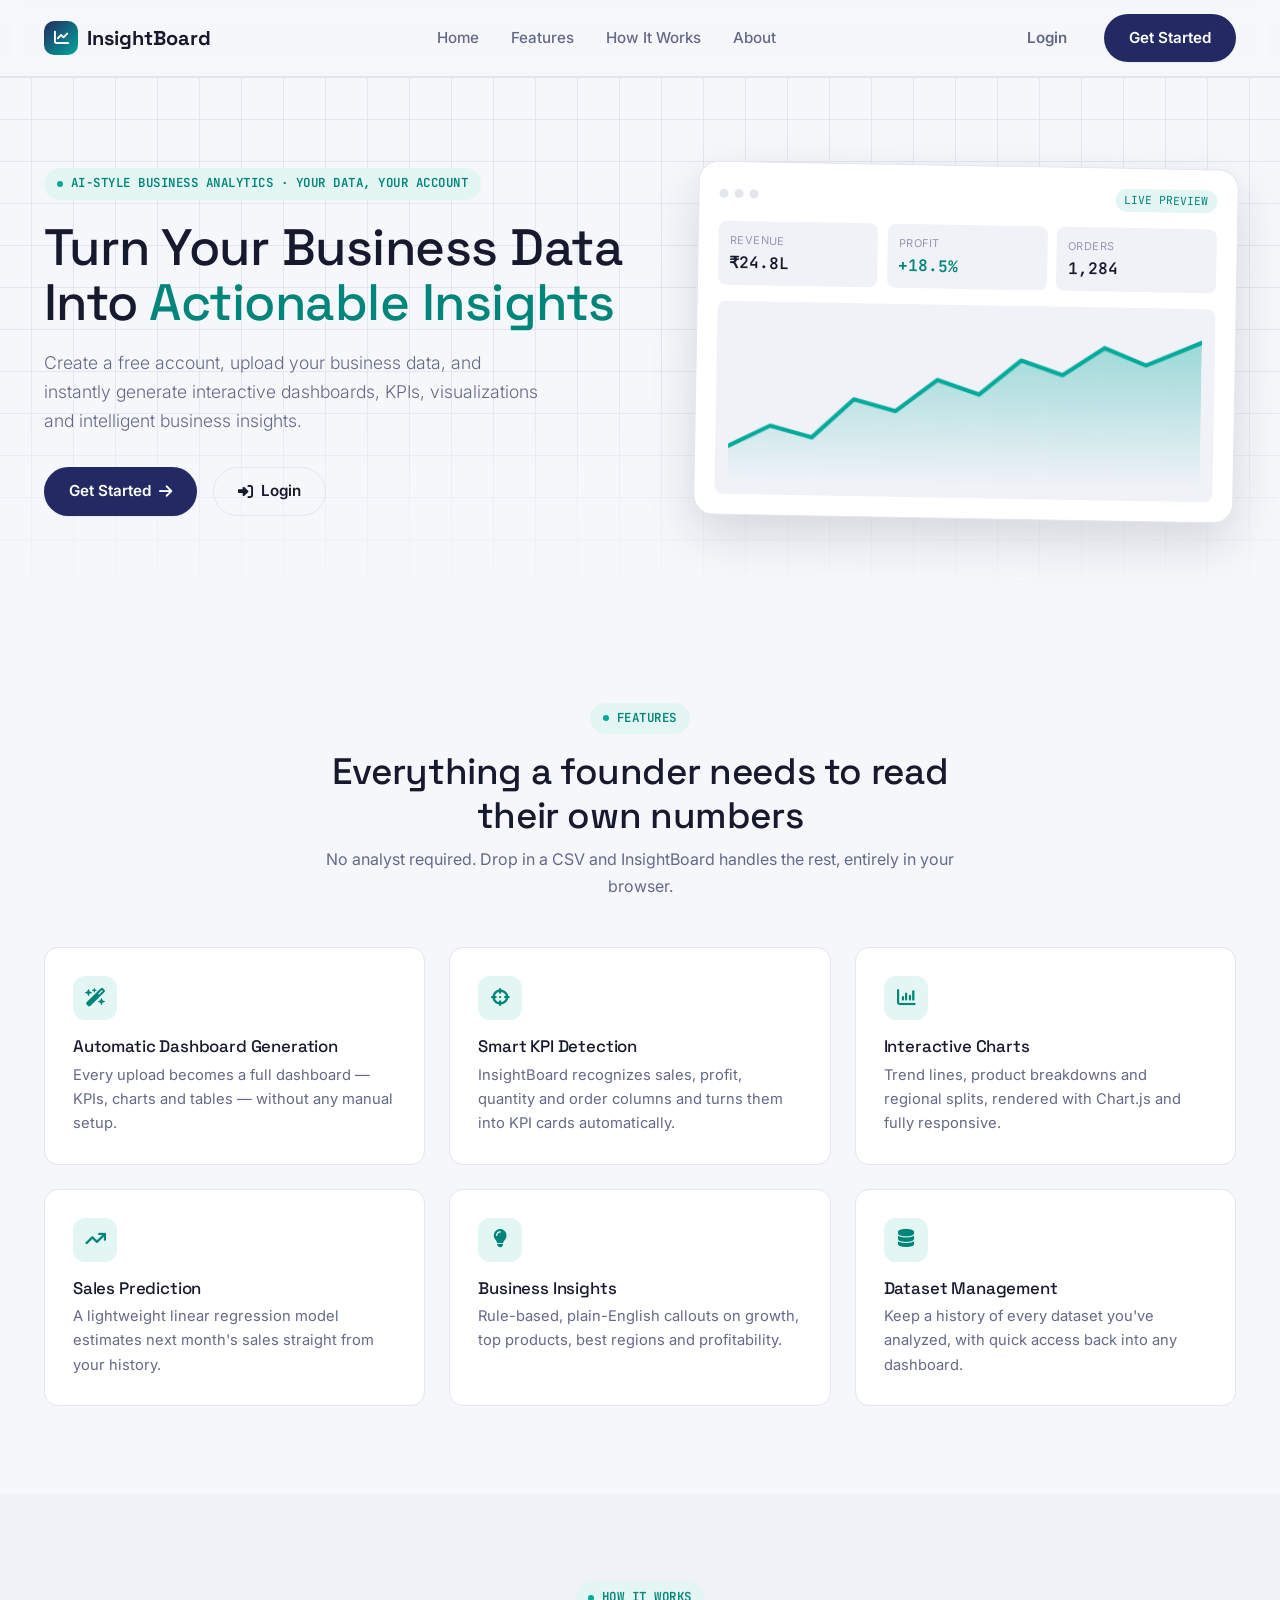
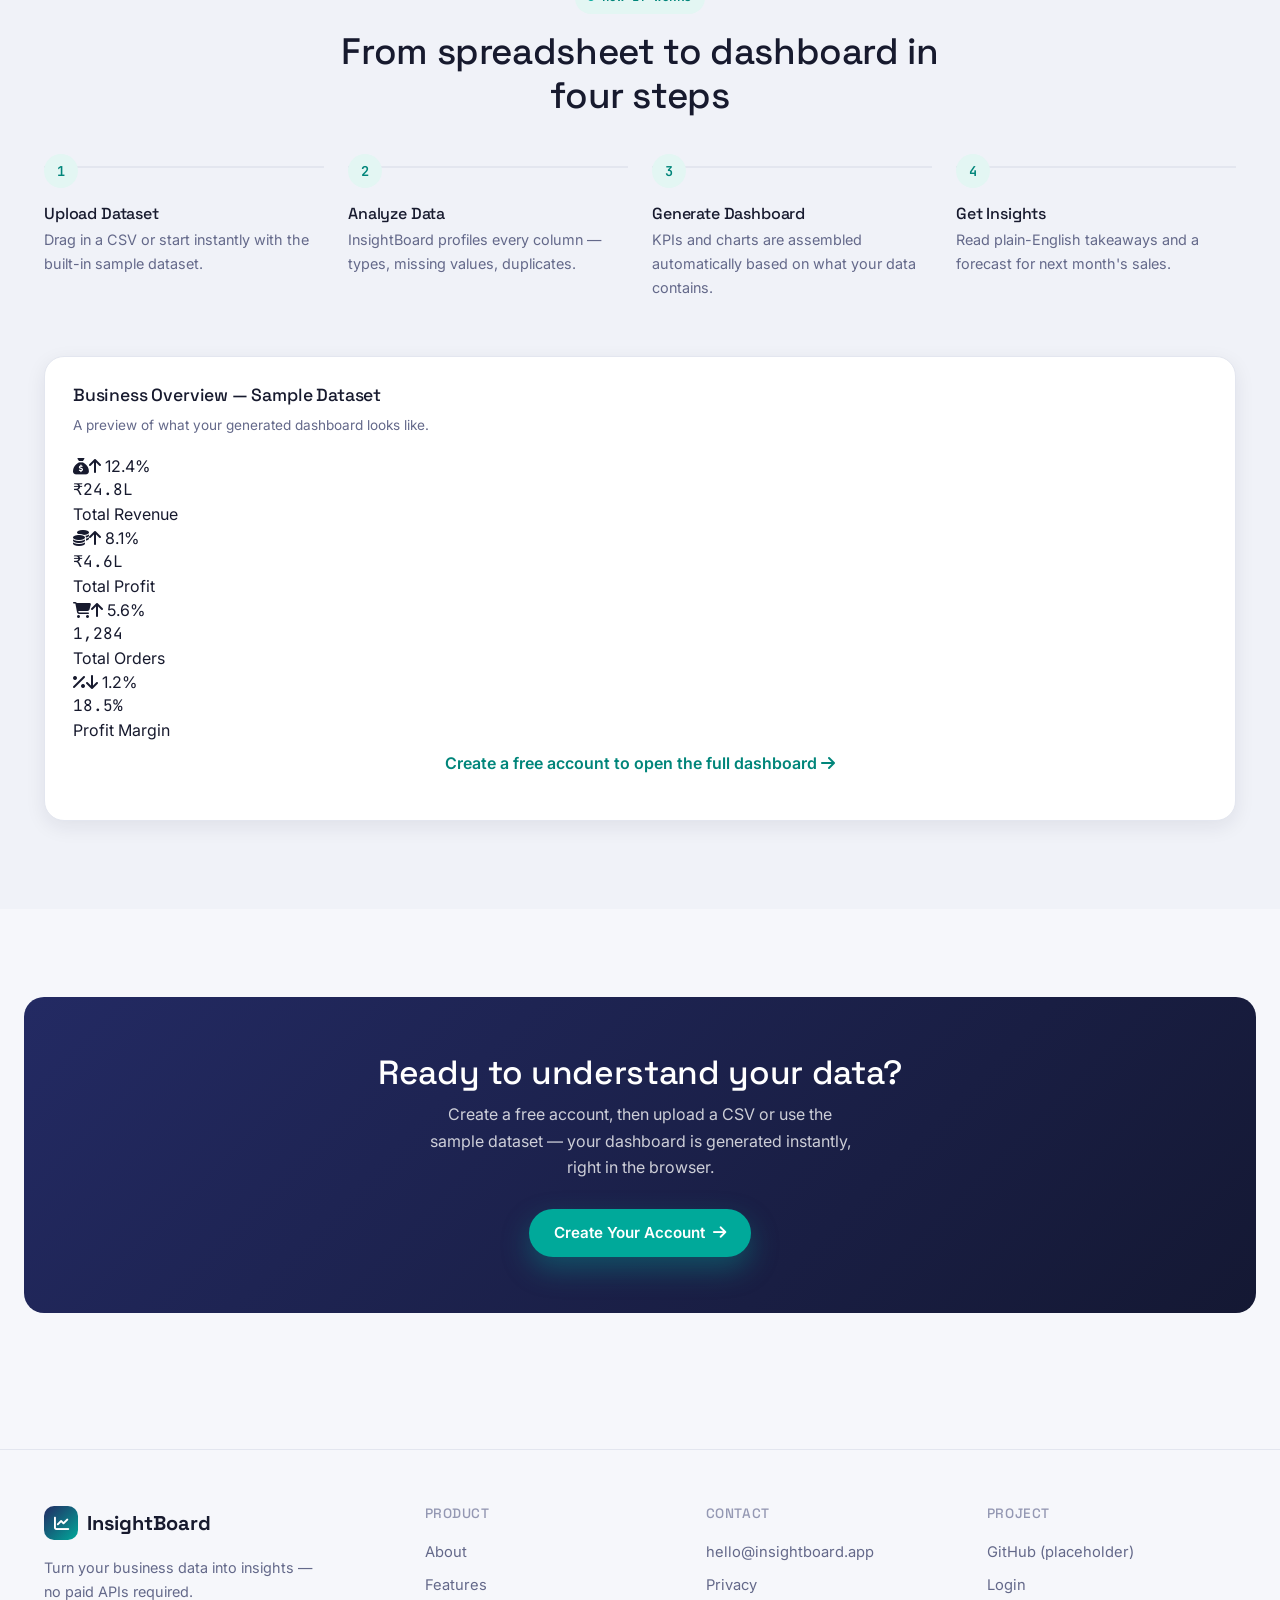
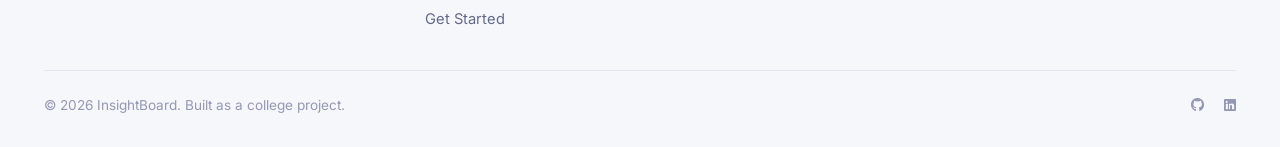
==== commit de955c2a: "Updated Index file" ====
--- a/frontend/index.html
+++ b/frontend/index.html
@@ -25,7 +25,7 @@
     </nav>
     <div class="header-actions">
       <a href="login.html" class="btn btn-ghost">Login</a>
-      <a href="upload.html" class="btn btn-primary">Get Started</a>
+      <a href="signup.html" class="btn btn-primary">Get Started</a>
       <button class="nav-toggle" id="navToggle" aria-label="Toggle navigation"><i class="fa-solid fa-bars"></i></button>
     </div>
   </div>
@@ -34,12 +34,12 @@
 <section class="hero">
   <div class="container hero-inner">
     <div>
-      <span class="eyebrow"><span class="dot"></span>AI-STYLE BUSINESS ANALYTICS · NO SIGN-UP NEEDED FOR THE DEMO</span>
+      <span class="eyebrow"><span class="dot"></span>AI-STYLE BUSINESS ANALYTICS · YOUR DATA, YOUR ACCOUNT</span>
       <h1>Turn Your Business Data Into <span class="accent">Actionable Insights</span></h1>
-      <p class="lead">Upload your business data and instantly generate interactive dashboards, KPIs, visualizations and intelligent business insights — no paid APIs, no waiting on a backend.</p>
+      <p class="lead">Create a free account, upload your business data, and instantly generate interactive dashboards, KPIs, visualizations and intelligent business insights.</p>
       <div class="hero-actions">
-        <a href="upload.html" class="btn btn-primary">Get Started <i class="fa-solid fa-arrow-right"></i></a>
-        <a href="generated-dashboard.html?demo=1" class="btn btn-outline" id="viewDemoBtn"><i class="fa-solid fa-play"></i> View Demo</a>
+        <a href="signup.html" class="btn btn-primary">Get Started <i class="fa-solid fa-arrow-right"></i></a>
+        <a href="login.html" class="btn btn-outline"><i class="fa-solid fa-right-to-bracket"></i> Login</a>
       </div>
     </div>
     <div class="hero-preview">
@@ -145,7 +145,7 @@
           <div class="kpi-value">18.5%</div><div class="kpi-label">Profit Margin</div>
         </div>
       </div>
-      <p style="text-align:center;margin-top:.5rem"><a href="generated-dashboard.html?demo=1" class="link-accent">Open the full interactive dashboard <i class="fa-solid fa-arrow-right"></i></a></p>
+      <p style="text-align:center;margin-top:.5rem"><a href="signup.html" class="link-accent">Create a free account to open the full dashboard <i class="fa-solid fa-arrow-right"></i></a></p>
     </div>
   </div>
 </section>
@@ -153,8 +153,8 @@
 <section id="about">
   <div class="cta-section">
     <h2>Ready to understand your data?</h2>
-    <p>Upload a CSV or use the sample dataset — your dashboard is generated instantly, right in the browser.</p>
-    <a href="upload.html" class="btn btn-accent">Generate Your Dashboard <i class="fa-solid fa-arrow-right"></i></a>
+    <p>Create a free account, then upload a CSV or use the sample dataset — your dashboard is generated instantly, right in the browser.</p>
+    <a href="signup.html" class="btn btn-accent">Create Your Account <i class="fa-solid fa-arrow-right"></i></a>
   </div>
 </section>
 
@@ -163,14 +163,14 @@
     <div class="footer-grid">
       <div>
         <a href="index.html" class="brand"><span class="brand-mark"><i class="fa-solid fa-chart-line"></i></span>InsightBoard</a>
-        <p style="margin-top:1rem;font-size:.9rem;max-width:32ch">Turn your business data into insights — no paid APIs, no backend required to try it.</p>
+        <p style="margin-top:1rem;font-size:.9rem;max-width:32ch">Turn your business data into insights — no paid APIs required.</p>
       </div>
       <div>
         <h4>Product</h4>
         <ul>
           <li><a href="#about">About</a></li>
           <li><a href="#features">Features</a></li>
-          <li><a href="upload.html">Get Started</a></li>
+          <li><a href="signup.html">Get Started</a></li>
         </ul>
       </div>
       <div>
--- a/frontend/css/style.css
+++ b/frontend/css/style.css
@@ -1,3 +1,8 @@
+/* ==========================================================================
+   InsightBoard — Design System
+   Tokens, base styles, landing page, and auth pages.
+   ========================================================================== */
+
 @import url('https://fonts.googleapis.com/css2?family=Space+Grotesk:wght@500;600;700&family=Inter:wght@400;500;600;700&family=JetBrains+Mono:wght@500;600&display=swap');
 
 :root {
@@ -305,4 +310,44 @@
 .password-strength-bar span { display: block; height: 100%; width: 0%; border-radius: 999px; transition: width var(--transition), background var(--transition); }
 .password-strength-label { font-size: .76rem; color: var(--color-text-faint); margin-top: .3rem; display: block; }
 
-.auth-foot-link { text-align: center; margin-top: 1.75rem; font-size: .9rem; color: var(--color-text-muted); }+.auth-foot-link { text-align: center; margin-top: 1.75rem; font-size: .9rem; color: var(--color-text-muted); }
+
+/* ---- 404 ---- */
+.error-page { min-height: 100vh; display: flex; align-items: center; justify-content: center; text-align: center; padding: 2rem; }
+.error-code { font-family: var(--font-mono); font-size: clamp(4rem, 14vw, 8rem); font-weight: 700; line-height: 1; background: linear-gradient(135deg, var(--color-primary), var(--color-accent)); -webkit-background-clip: text; background-clip: text; -webkit-text-fill-color: transparent; }
+.error-page h2 { margin-top: 1rem; }
+.error-page p { max-width: 40ch; margin: 0 auto 2rem; }
+
+/* ---- Toasts ---- */
+.toast-stack { position: fixed; top: 20px; right: 20px; z-index: 2000; display: flex; flex-direction: column; gap: .6rem; max-width: calc(100vw - 40px); }
+.toast {
+  min-width: 280px; max-width: 360px; background: var(--color-surface); border: 1px solid var(--color-border);
+  border-left: 4px solid var(--color-accent); border-radius: var(--radius-sm); box-shadow: var(--shadow-md);
+  padding: .85rem 1rem; display: flex; align-items: flex-start; gap: .65rem; font-size: .88rem;
+  animation: toast-in .25s ease;
+}
+.toast.error { border-left-color: var(--color-danger); }
+.toast.warning { border-left-color: var(--color-amber); }
+.toast i { margin-top: .15rem; }
+.toast.error i { color: var(--color-danger); }
+.toast.success i, .toast:not(.error):not(.warning) i { color: var(--color-accent-dark); }
+.toast.warning i { color: var(--color-amber); }
+@keyframes toast-in { from { opacity: 0; transform: translateX(20px); } to { opacity: 1; transform: translateX(0); } }
+.toast-close { margin-left: auto; background: none; border: none; color: var(--color-text-faint); cursor: pointer; }
+
+/* ---- Toggle switch (shared visual style; .theme-switch also gets dark-mode wiring in main.js) ---- */
+.theme-switch, .toggle-switch { position: relative; width: 44px; height: 24px; border-radius: 999px; background: var(--color-surface-2); border: 1px solid var(--color-border); cursor: pointer; flex-shrink: 0; }
+.theme-switch .knob, .toggle-switch .knob {
+  position: absolute; top: 2px; left: 2px; width: 18px; height: 18px; border-radius: 50%;
+  background: var(--color-primary); transition: transform var(--transition), background var(--transition);
+  display: flex; align-items: center; justify-content: center; color: #fff; font-size: .6rem;
+}
+[data-theme="dark"] .theme-switch .knob { transform: translateX(20px); background: var(--color-accent); }
+
+/* ---- Utility ---- */
+.text-muted { color: var(--color-text-muted); }
+.text-faint { color: var(--color-text-faint); }
+.text-accent { color: var(--color-accent-dark); }
+.text-danger { color: var(--color-danger); }
+.mt-0 { margin-top: 0; }
+.hidden { display: none !important; }
